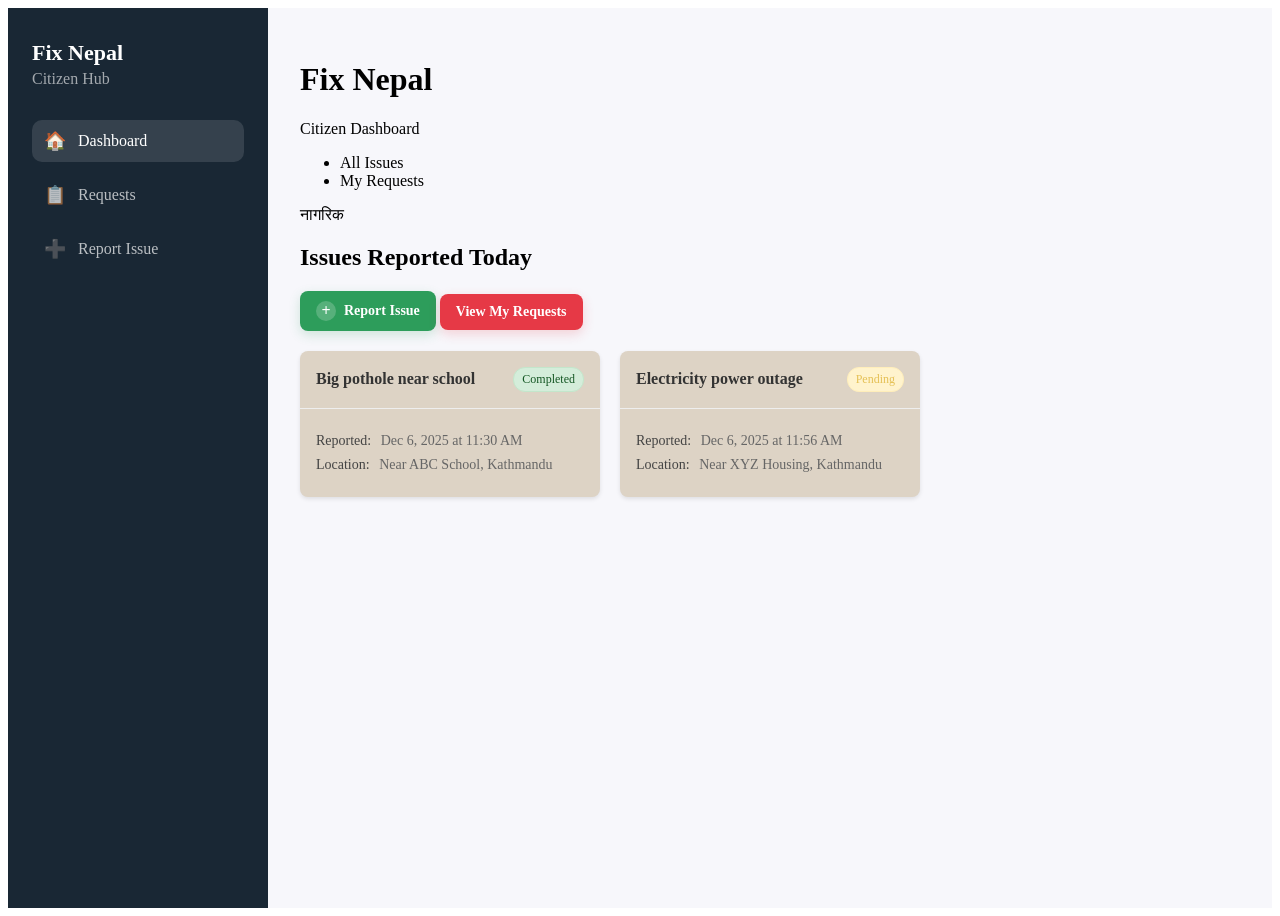
==== index.html @ 447fbce5 "feat: add sidebar shell layout" ====
<!DOCTYPE html>
<html lang="en">
<head>
    <meta charset="UTF-8">
    <meta name="viewport" content="width=device-width, initial-scale=1.0">
    <title>Fix Nepal - Citizen Dashboard</title>
    
    <!-- Google Fonts -->
    <link href="https://fonts.googleapis.com/css2?family=Inter:wght@300;400;500;600;700&display=swap" rel="stylesheet">
    
    <!-- Custom CSS -->
    <link rel="stylesheet" href="./css/cards.css">
    <link rel="stylesheet" href="./css/views.css">
   
  
   
</head>
<body>
    <div class="app-shell">
        <aside class="sidebar">
            <div class="sidebar-brand">
                <h2>Fix Nepal</h2>
                <p>Citizen Hub</p>
            </div>
            <nav class="sidebar-nav">
                <a href="index.html" class="sidebar-link active">
                    <span class="sidebar-icon">🏠</span>
                    Dashboard
                </a>
                <a href="requests.html" class="sidebar-link">
                    <span class="sidebar-icon">📋</span>
                    Requests
                </a>
                <a href="report.html" class="sidebar-link">
                    <span class="sidebar-icon">➕</span>
                    Report Issue
                </a>
            </nav>
        </aside>
        <div class="app-container">
      
        <header class="app-header">
            <div class="logo">
                <h1>Fix Nepal</h1>
                <p>Citizen Dashboard</p>
            </div>
            <nav class="main-nav">
                <ul>
                    <li class="active" data-section="all-issues">All Issues</li>
                    <li data-section="my-requests">My Requests</li>
                </ul>
            </nav>
            <div class="user-info">
                <span class="user-name">नागरिक</span>
            </div>
        </header>

        <main class="main-content">
            <section class="issues-section" id="all-issues">
                <div class="section-header">
                    <h2>Issues Reported Today </h2>
                    <div class="view-toggle">
                        <a class="report-button" href="report.html">
                            <span class="plus-icon">+</span>
                            Report Issue
                        </a>
                        <a class="requests-button" href="requests.html">View My Requests</a>
                    </div>
                </div>
                
                <div class="issues-list">
                    <div class="issue-card">
                            <div class="issue-header">
                            <h3 class="issue-title">Big pothole near school</h3>
                            <span class="status-badge status-completed">Completed</span>
                        </div>
                        <div class="issue-details">
                            <p class="issue-date">
                                <span class="detail-label">Reported:</span>
                                <span class="detail-value">Dec 6, 2025 at 11:30 AM</span>
                            </p>
                            <p class="issue-location">
                                <span class="detail-label">Location:</span>
                                <span class="detail-value">Near ABC School, Kathmandu</span>
                            </p>
                        </div>
                    </div>

                    <div class="issue-card">
                        <div class="issue-header">
                            <h3 class="issue-title">Electricity power outage</h3>
                            <span class="status-badge status-pending">Pending</span>
                        </div>
                        <div class="issue-details">
                            <p class="issue-date">
                                <span class="detail-label">Reported:</span>
                                <span class="detail-value">Dec 6, 2025 at 11:56 AM</span>
                            </p>
                            <p class="issue-location">
                                <span class="detail-label">Location:</span>
                                <span class="detail-value">Near XYZ Housing, Kathmandu</span>
                            </p>
                        </div>
                    </div>
                </div>
      
                <div class="issues-table" style="display: none;">
                    <table>
                        <thead>
                            <tr>
                                <th>Issue</th>
                                <th>Status</th>
                                <th>Reported On</th>
                                <th>Location</th>
                            </tr>
                        </thead>
                        <tbody>
                            <tr>
                                <td class="issue-title">Big pothole near school</td>
                                <td><span class="status-badge status-completed">Completed</span></td>
                                <td>Dec 6, 2025 at 11:30 AM</td>
                                <td>Near ABC School, Kathmandu</td>
                            </tr>
                            <tr>
                                <td class="issue-title">Broken street light</td>
                                <td><span class="status-badge status-in-progress">In Progress</span></td>
                                <td>Dec 5, 2025 at 3:45 PM</td>
                                <td>Main Road, Patan</td>
                            </tr>   
                        </tbody>
                    </table>
                </div>
            </section>
        </main>

        <script>
            document.addEventListener('DOMContentLoaded', function() {
              
                const viewOptions = document.querySelectorAll('.view-option');
                const cardView = document.querySelector('.issues-list');
                const tableView = document.querySelector('.issues-table');

                viewOptions.forEach(option => {
                    option.addEventListener('click', function() {
                      
                        viewOptions.forEach(opt => opt.classList.remove('active'));
                       
                        this.classList.add('active');

                        
                        if (this.dataset.view === 'card') {
                            cardView.style.display = 'block';
                            tableView.style.display = 'none';
                        } else {
                            cardView.style.display = 'none';
                            tableView.style.display = 'block';
                        }
                    });
                });
            });
        </script>
    </div>
</body>
</html>
---- css/cards.css ----
.app-shell {
    display: grid;
    grid-template-columns: 260px 1fr;
    min-height: 100vh;
    background: #f7f7fb;
}

.sidebar {
    background: #192734;
    color: #fff;
    padding: 32px 24px;
    display: flex;
    flex-direction: column;
    gap: 32px;
}

.sidebar-brand h2 {
    margin: 0;
    font-size: 22px;
}

.sidebar-brand p {
    margin: 4px 0 0;
    color: rgba(255, 255, 255, 0.6);
}

.sidebar-nav {
    display: flex;
    flex-direction: column;
    gap: 12px;
}

.sidebar-link {
    display: flex;
    align-items: center;
    gap: 12px;
    color: rgba(255, 255, 255, 0.7);
    text-decoration: none;
    padding: 10px 12px;
    border-radius: 10px;
    font-weight: 500;
    transition: background 0.2s ease, color 0.2s ease;
}

.sidebar-link.active,
.sidebar-link:hover {
    background: rgba(255, 255, 255, 0.12);
    color: #fff;
}

.sidebar-icon {
    font-size: 18px;
}

.app-container {
    padding: 32px;
}

.issues-list {
    display: grid;
    grid-template-columns: repeat(auto-fill, minmax(300px, 1fr));
    gap: 20px;
    margin-top: 20px;
}

.report-button {
    display: inline-flex;
    align-items: center;
    gap: 8px;
    background: #2d9d5b;
    color: #fff;
    padding: 10px 16px;
    border-radius: 8px;
    text-decoration: none;
    font-weight: 600;
    font-size: 14px;
    box-shadow: 0 4px 12px rgba(45, 157, 91, 0.2);
    transition: transform 0.2s ease, box-shadow 0.2s ease;
}

.report-button:hover {
    transform: translateY(-1px);
    box-shadow: 0 6px 16px rgba(45, 157, 91, 0.3);
}

.report-button .plus-icon {
    display: inline-flex;
    align-items: center;
    justify-content: center;
    width: 20px;
    height: 20px;
    border-radius: 50%;
    background: rgba(255, 255, 255, 0.2);
    font-size: 16px;
    font-weight: 700;
}

.issue-card {
    background: rgb(221, 211, 197);
    border-radius: 8px;
    box-shadow: 0 2px 4px rgba(0, 0, 0, 0.1);
    overflow: hidden;
    transition: transform 0.2s ease, box-shadow 0.2s ease;
}

.issue-card:hover {
    transform: translateY(-2px);
    box-shadow: 0 4px 8px rgba(0, 0, 0, 0.15);
}

.issue-header {
    padding: 16px;
    border-bottom: 1px solid #eee;
    display: flex;
    justify-content: space-between;
    align-items: center;
}

.issue-title {
    margin: 0;
    font-size: 16px;
    color: #333;
}

.issue-details {
    padding: 16px;
}

.issue-date,
.issue-location {
    margin: 8px 0;
    font-size: 14px;
    color: #666;
}

.detail-label {
    font-weight: 500;
    color: #444;
    margin-right: 6px;
}

.detail-value {
    color: #666;
}

.requests-button {
    display: inline-flex;
    align-items: center;
    gap: 8px;
    background: #e63946;
    color: #fff;
    padding: 10px 16px;
    border-radius: 8px;
    text-decoration: none;
    font-weight: 600;
    font-size: 14px;
    box-shadow: 0 4px 12px rgba(230, 57, 70, 0.2);
    transition: transform 0.2s ease, box-shadow 0.2s ease;
}

.requests-button:hover {
    transform: translateY(-1px);
    box-shadow: 0 6px 16px rgba(230, 57, 70, 0.3);
}

.status-badge {
    padding: 4px 8px;
    border-radius: 12px;
    font-size: 12px;
    font-weight: 500;
    text-transform: capitalize;
}

.status-pending {
    background-color: #fff3cd;
    color: #e5c156;
    border: 1px solid #ffeeba;
}

.status-in-progress {
    background-color: #cce5ff;
    color: #004085;
    border: 1px solid #b8daff;
}

.status-completed {
    background-color: #d4edda;
    color: #155724;
    border: 1px solid #c3e6cb;
}

@media (max-width: 768px) {
    .issues-list {
        grid-template-columns: 1fr;
    }
    
    .issue-card {
        margin-bottom: 16px;
    }
}
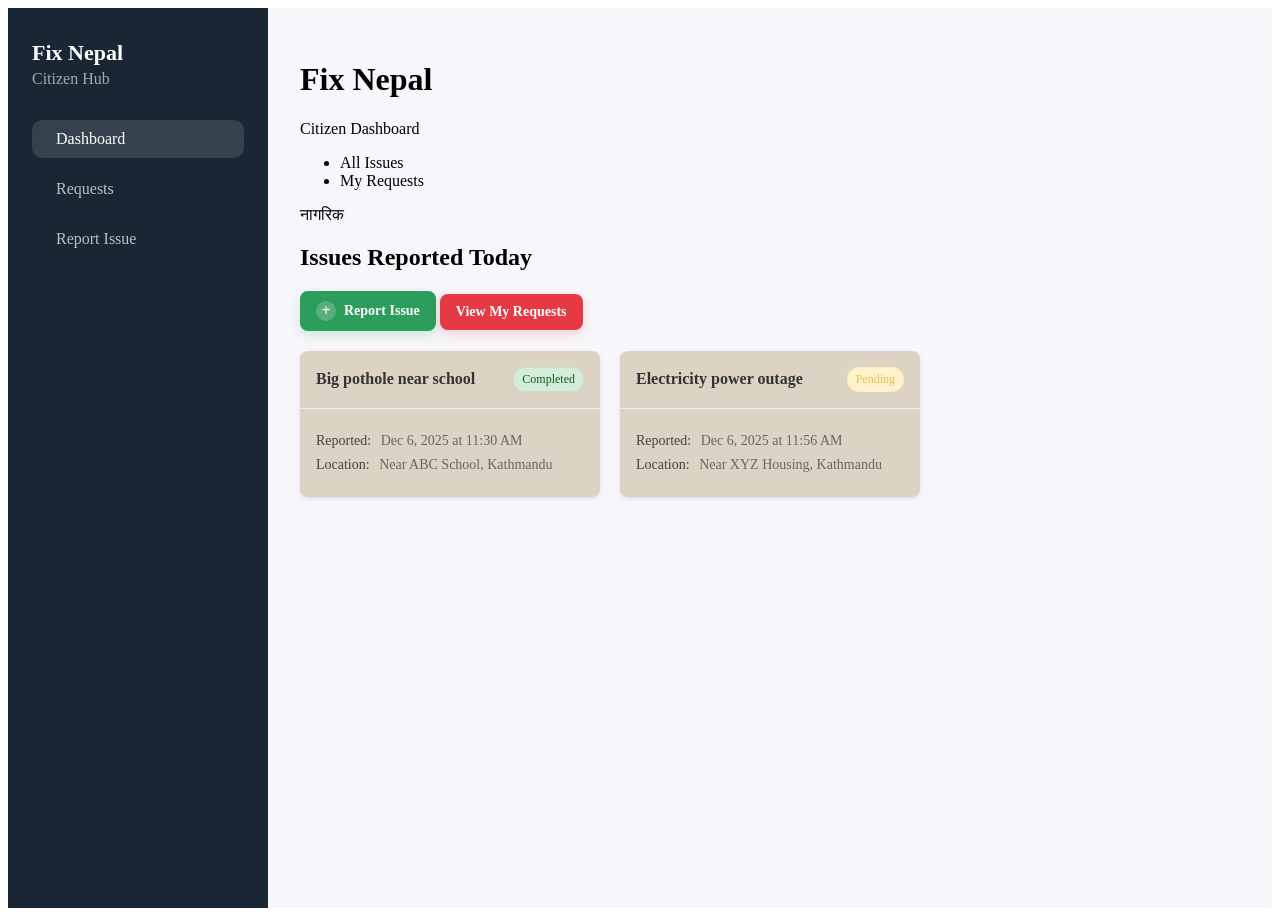
==== commit 23bd3b5b: "feat: implement sidebar layout and navigation for every part of the dashboard" ====
--- a/index.html
+++ b/index.html
@@ -11,6 +11,7 @@
     <!-- Custom CSS -->
     <link rel="stylesheet" href="./css/cards.css">
     <link rel="stylesheet" href="./css/views.css">
+    <link rel="stylesheet" href="./css/sidebar.css">
    
   
    
@@ -24,15 +25,15 @@
             </div>
             <nav class="sidebar-nav">
                 <a href="index.html" class="sidebar-link active">
-                    <span class="sidebar-icon">🏠</span>
+                    <span class="sidebar-icon"></span>
                     Dashboard
                 </a>
                 <a href="requests.html" class="sidebar-link">
-                    <span class="sidebar-icon">📋</span>
+                    <span class="sidebar-icon"></span>
                     Requests
                 </a>
                 <a href="report.html" class="sidebar-link">
-                    <span class="sidebar-icon">➕</span>
+                    <span class="sidebar-icon"></span>
                     Report Issue
                 </a>
             </nav>
--- a/css/cards.css
+++ b/css/cards.css
@@ -1,61 +1,3 @@
-
-.app-shell {
-    display: grid;
-    grid-template-columns: 260px 1fr;
-    min-height: 100vh;
-    background: #f7f7fb;
-}
-
-.sidebar {
-    background: #192734;
-    color: #fff;
-    padding: 32px 24px;
-    display: flex;
-    flex-direction: column;
-    gap: 32px;
-}
-
-.sidebar-brand h2 {
-    margin: 0;
-    font-size: 22px;
-}
-
-.sidebar-brand p {
-    margin: 4px 0 0;
-    color: rgba(255, 255, 255, 0.6);
-}
-
-.sidebar-nav {
-    display: flex;
-    flex-direction: column;
-    gap: 12px;
-}
-
-.sidebar-link {
-    display: flex;
-    align-items: center;
-    gap: 12px;
-    color: rgba(255, 255, 255, 0.7);
-    text-decoration: none;
-    padding: 10px 12px;
-    border-radius: 10px;
-    font-weight: 500;
-    transition: background 0.2s ease, color 0.2s ease;
-}
-
-.sidebar-link.active,
-.sidebar-link:hover {
-    background: rgba(255, 255, 255, 0.12);
-    color: #fff;
-}
-
-.sidebar-icon {
-    font-size: 18px;
-}
-
-.app-container {
-    padding: 32px;
-}
 
 .issues-list {
     display: grid;
--- a/css/sidebar.css
+++ b/css/sidebar.css
@@ -0,0 +1,57 @@
+.app-shell {
+    display: grid;
+    grid-template-columns: 260px 1fr;
+    min-height: 100vh;
+    background: #f7f7fb;
+}
+
+.sidebar {
+    background: #192734;
+    color: #fff;
+    padding: 32px 24px;
+    display: flex;
+    flex-direction: column;
+    gap: 32px;
+}
+
+.sidebar-brand h2 {
+    margin: 0;
+    font-size: 22px;
+}
+
+.sidebar-brand p {
+    margin: 4px 0 0;
+    color: rgba(255, 255, 255, 0.6);
+}
+
+.sidebar-nav {
+    display: flex;
+    flex-direction: column;
+    gap: 12px;
+}
+
+.sidebar-link {
+    display: flex;
+    align-items: center;
+    gap: 12px;
+    color: rgba(255, 255, 255, 0.7);
+    text-decoration: none;
+    padding: 10px 12px;
+    border-radius: 10px;
+    font-weight: 500;
+    transition: background 0.2s ease, color 0.2s ease;
+}
+
+.sidebar-link.active,
+.sidebar-link:hover {
+    background: rgba(255, 255, 255, 0.12);
+    color: #fff;
+}
+
+.sidebar-icon {
+    font-size: 18px;
+}
+
+.app-container {
+    padding: 32px;
+}
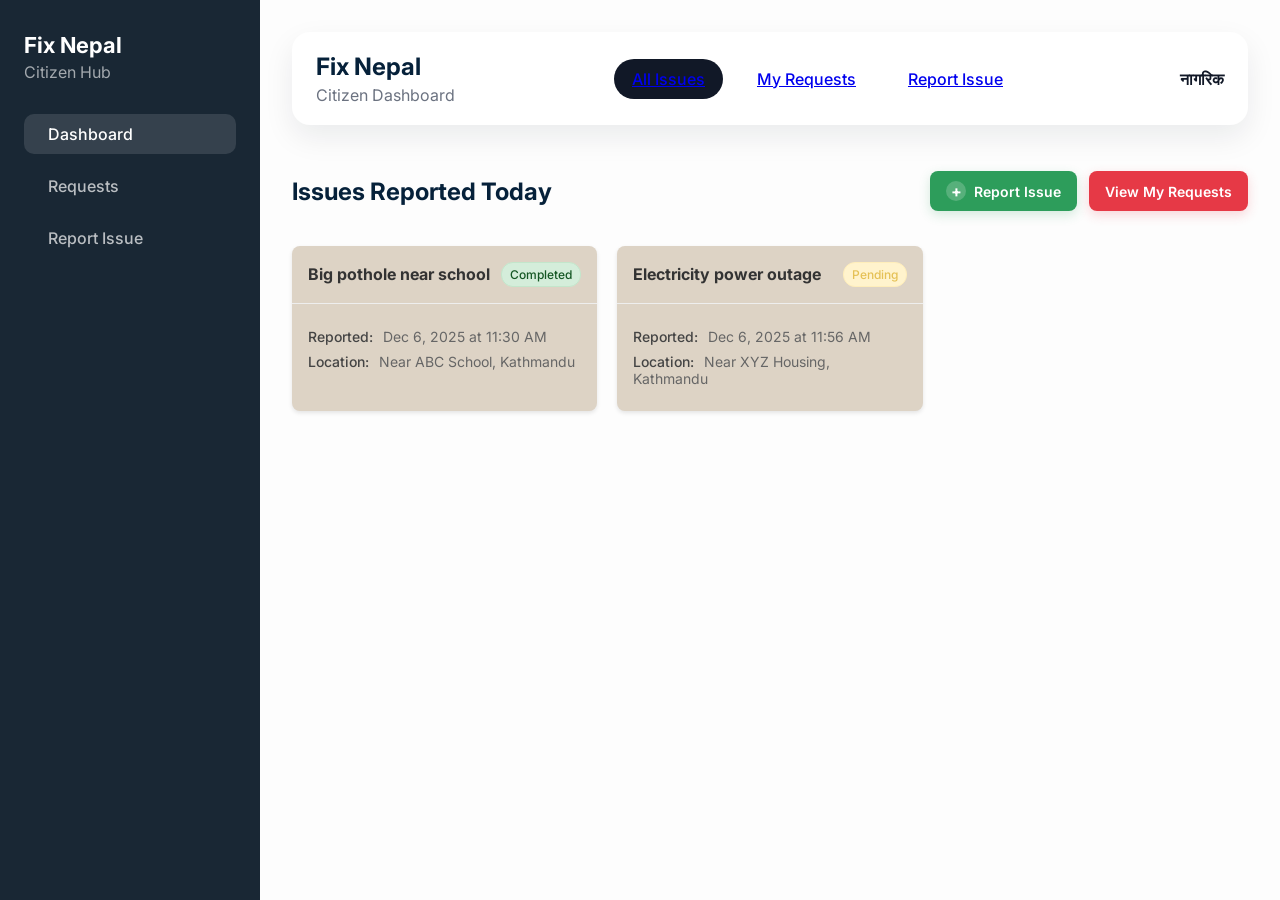
==== commit fa078903: "feat: update navigation links and add report issue section across pages" ====
--- a/index.html
+++ b/index.html
@@ -47,8 +47,9 @@
             </div>
             <nav class="main-nav">
                 <ul>
-                    <li class="active" data-section="all-issues">All Issues</li>
-                    <li data-section="my-requests">My Requests</li>
+                    <li class="active"><a href="index.html">All Issues</a></li>
+                    <li><a href="requests.html">My Requests</a></li>
+                    <li><a href="report.html">Report Issue</a></li>
                 </ul>
             </nav>
             <div class="user-info">
--- a/css/views.css
+++ b/css/views.css
@@ -0,0 +1,73 @@
+body {
+    font-family: 'Inter', system-ui, -apple-system, BlinkMacSystemFont, 'Segoe UI', sans-serif;
+    margin: 0;
+    background: #f7f7fb;
+    color: #06213a;
+}
+
+.app-container {
+    padding: 32px;
+    background: #fdfdfd;
+}
+
+.app-header {
+    display: flex;
+    align-items: center;
+    justify-content: space-between;
+    background: #ffffff;
+    padding: 20px 24px;
+    border-radius: 18px;
+    box-shadow: 0 12px 30px rgba(15, 23, 42, 0.08);
+}
+
+.logo h1 {
+    margin: 0;
+    font-size: 24px;
+}
+
+.logo p {
+    margin: 4px 0 0;
+    color: #6b7280;
+}
+
+.main-nav ul {
+    display: flex;
+    list-style: none;
+    gap: 16px;
+    margin: 0;
+    padding: 0;
+}
+
+.main-nav li {
+    padding: 10px 18px;
+    border-radius: 999px;
+    cursor: pointer;
+    color: #6b7280;
+    font-weight: 500;
+}
+
+.main-nav li.active {
+    background: #111827;
+    color: #fff;
+}
+
+.user-info {
+    font-weight: 600;
+    color: #111827;
+}
+
+.main-content {
+    margin-top: 32px;
+}
+
+.section-header {
+    display: flex;
+    align-items: center;
+    justify-content: space-between;
+    gap: 16px;
+}
+
+.view-toggle {
+    display: flex;
+    gap: 12px;
+}
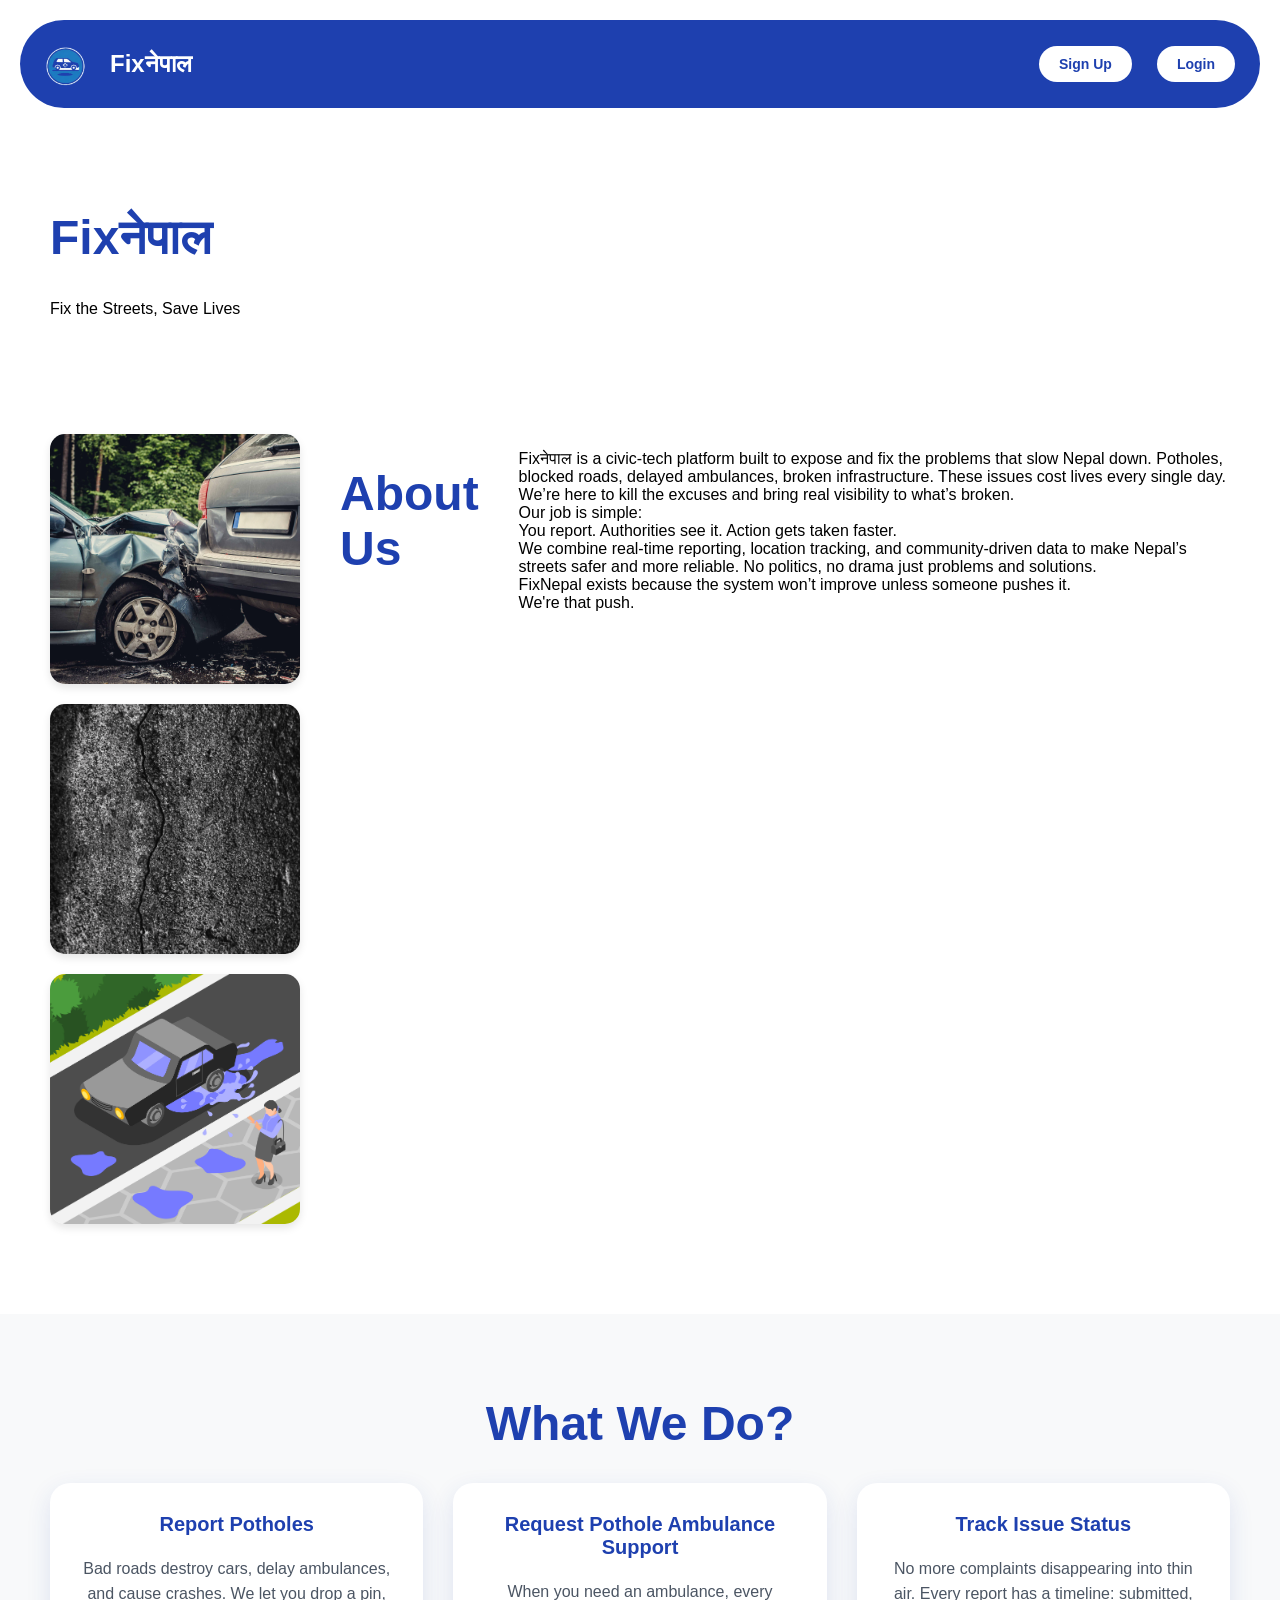
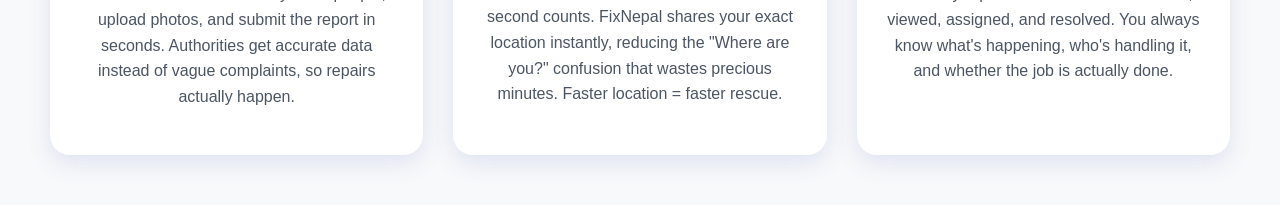
==== commit d45c815f: "improved dashboard" ====
--- a/index.html
+++ b/index.html
@@ -3,164 +3,272 @@
 <head>
     <meta charset="UTF-8">
     <meta name="viewport" content="width=device-width, initial-scale=1.0">
-    <title>Fix Nepal - Citizen Dashboard</title>
-    
-    <!-- Google Fonts -->
-    <link href="https://fonts.googleapis.com/css2?family=Inter:wght@300;400;500;600;700&display=swap" rel="stylesheet">
-    
-    <!-- Custom CSS -->
-    <link rel="stylesheet" href="./css/cards.css">
-    <link rel="stylesheet" href="./css/views.css">
-    <link rel="stylesheet" href="./css/sidebar.css">
-   
-  
-   
+    <title>Fixनेपाल</title>
+    <style>
+        body {
+            font-family: Arial, sans-serif;
+            margin: 0;
+            background: white;
+        }
+        .top-logo {
+            text-align: right;
+            padding: 20px 50px;
+        }
+        .top-logo img {
+            max-width: 250px;
+            height: auto;
+        }
+        nav {
+            background: #1e40af;
+            padding: 20px;
+            display: flex;
+            align-items: center;
+            justify-content: space-between;
+            border-radius: 50px;
+            margin: 20px;
+            color: white;
+            gap: 20px;
+        }
+        .nav-left {
+            display: flex;
+            align-items: center;
+            gap: 20px;
+        }
+        .nav-right {
+            display: flex;
+            gap: 15px;
+        }
+        .nav-right button {
+            background: white;
+            color: #1e40af;
+            padding: 10px 20px;
+            border: none;
+            border-radius: 25px;
+            cursor: pointer;
+            font-weight: bold;
+            font-size: 14px;
+        }
+        .nav-right button:hover {
+            background: #e0e7ff;
+        }
+        nav img {
+            max-width: 50px;
+            height: auto;
+        }
+        nav span {
+            font-size: 24px;
+            font-weight: bold;
+            color: white;
+        }
+        .hero {
+            display: flex;
+            padding: 50px;
+            gap: 40px;
+        }
+        .hero-left {
+            flex: 1;
+        }
+        h1 {
+            color: #1e40af;
+            font-size: 48px;
+        }
+        button {
+            background: #1e40af;
+            color: white;
+            padding: 15px 30px;
+            border: none;
+            border-radius: 50px;
+            margin: 5px;
+            cursor: pointer;
+        }
+        .photo-collage {
+            display: grid;
+            grid-template-columns: repeat(auto-fit, minmax(250px, 1fr));
+            gap: 20px;
+            margin-bottom: 40px;
+        }
+        .photo-box {
+            border-radius: 15px;
+            overflow: hidden;
+            box-shadow: 0 4px 8px rgba(0, 0, 0, 0.1);
+            transition: transform 0.3s ease;
+        }
+        .photo-box:hover {
+            transform: scale(1.05);
+        }
+        .photo-box img {
+            width: 100%;
+            height: 250px;
+            object-fit: cover;
+            display: block;
+        }
+        .features-section {
+            padding: 50px;
+            background: #f8f9fa;
+        }
+        .features-grid {
+            display: grid;
+            grid-template-columns: repeat(auto-fit, minmax(280px, 1fr));
+            gap: 30px;
+            margin-top: 30px;
+        }
+        .feature-card {
+            background: white;
+            padding: 30px;
+            border-radius: 15px;
+            box-shadow: 0 4px 12px rgba(0, 0, 0, 0.08);
+            border-left: 5px solid #1e40af;
+        }
+        .feature-card h3 {
+            color: #1e40af;
+            font-size: 20px;
+            margin-top: 0;
+        }
+        .feature-card p {
+            color: #4b5563;
+            line-height: 1.6;
+        }
+        .about-section {
+            display: flex;
+            padding: 50px;
+            gap: 40px;
+            align-items: flex-start;
+        }
+        .about-content {
+            flex: 1;
+        }
+        .about-photo {
+            flex: 0 0 300px;
+        }
+        .about-photo img {
+            width: 100%;
+            height: auto;
+            border-radius: 15px;
+            box-shadow: 0 4px 8px rgba(0, 0, 0, 0.1);
+        }
+        .features-section {
+            padding: 50px;
+            background: #f8f9fa;
+        }
+        .features-section h1 {
+            text-align: center;
+            color: #1e40af;
+        }
+        .features-wrapper {
+            display: flex;
+            gap: 40px;
+            align-items: flex-start;
+        }
+        .features-left-photo {
+            flex: 0 0 250px;
+        }
+        .features-left-photo img {
+            width: 100%;
+            height: auto;
+            border-radius: 15px;
+            box-shadow: 0 8px 16px rgba(30, 64, 175, 0.15);
+        }
+        .features-grid {
+            display: grid;
+            grid-template-columns: repeat(3, 1fr);
+            gap: 30px;
+            margin-top: 30px;
+            flex: 1;
+        }
+        .feature-card {
+            background: white;
+            padding: 30px;
+            border-radius: 20px;
+            box-shadow: 0 8px 24px rgba(30, 64, 175, 0.12);
+            border: none;
+            text-align: center;
+            transition: transform 0.3s ease, box-shadow 0.3s ease;
+        }
+        .feature-card:hover {
+            transform: translateY(-5px);
+            box-shadow: 0 12px 32px rgba(30, 64, 175, 0.18);
+        }
+        .features-right-photo {
+            flex: 0 0 250px;
+        }
+        .features-right-photo img {
+            width: 100%;
+            height: auto;
+            border-radius: 15px;
+            box-shadow: 0 8px 16px rgba(30, 64, 175, 0.15);
+        }
+    </style>
 </head>
 <body>
-    <div class="app-shell">
-        <aside class="sidebar">
-            <div class="sidebar-brand">
-                <h2>Fix Nepal</h2>
-                <p>Citizen Hub</p>
-            </div>
-            <nav class="sidebar-nav">
-                <a href="index.html" class="sidebar-link active">
-                    <span class="sidebar-icon"></span>
-                    Dashboard
-                </a>
-                <a href="requests.html" class="sidebar-link">
-                    <span class="sidebar-icon"></span>
-                    Requests
-                </a>
-                <a href="report.html" class="sidebar-link">
-                    <span class="sidebar-icon"></span>
-                    Report Issue
-                </a>
-            </nav>
-        </aside>
-        <div class="app-container">
-      
-        <header class="app-header">
-            <div class="logo">
-                <h1>Fix Nepal</h1>
-                <p>Citizen Dashboard</p>
-            </div>
-            <nav class="main-nav">
-                <ul>
-                    <li class="active"><a href="index.html">All Issues</a></li>
-                    <li><a href="requests.html">My Requests</a></li>
-                    <li><a href="report.html">Report Issue</a></li>
-                </ul>
-            </nav>
-            <div class="user-info">
-                <span class="user-name">नागरिक</span>
-            </div>
-        </header>
-
-        <main class="main-content">
-            <section class="issues-section" id="all-issues">
-                <div class="section-header">
-                    <h2>Issues Reported Today </h2>
-                    <div class="view-toggle">
-                        <a class="report-button" href="report.html">
-                            <span class="plus-icon">+</span>
-                            Report Issue
-                        </a>
-                        <a class="requests-button" href="requests.html">View My Requests</a>
-                    </div>
-                </div>
-                
-                <div class="issues-list">
-                    <div class="issue-card">
-                            <div class="issue-header">
-                            <h3 class="issue-title">Big pothole near school</h3>
-                            <span class="status-badge status-completed">Completed</span>
-                        </div>
-                        <div class="issue-details">
-                            <p class="issue-date">
-                                <span class="detail-label">Reported:</span>
-                                <span class="detail-value">Dec 6, 2025 at 11:30 AM</span>
-                            </p>
-                            <p class="issue-location">
-                                <span class="detail-label">Location:</span>
-                                <span class="detail-value">Near ABC School, Kathmandu</span>
-                            </p>
-                        </div>
-                    </div>
-
-                    <div class="issue-card">
-                        <div class="issue-header">
-                            <h3 class="issue-title">Electricity power outage</h3>
-                            <span class="status-badge status-pending">Pending</span>
-                        </div>
-                        <div class="issue-details">
-                            <p class="issue-date">
-                                <span class="detail-label">Reported:</span>
-                                <span class="detail-value">Dec 6, 2025 at 11:56 AM</span>
-                            </p>
-                            <p class="issue-location">
-                                <span class="detail-label">Location:</span>
-                                <span class="detail-value">Near XYZ Housing, Kathmandu</span>
-                            </p>
-                        </div>
-                    </div>
-                </div>
-      
-                <div class="issues-table" style="display: none;">
-                    <table>
-                        <thead>
-                            <tr>
-                                <th>Issue</th>
-                                <th>Status</th>
-                                <th>Reported On</th>
-                                <th>Location</th>
-                            </tr>
-                        </thead>
-                        <tbody>
-                            <tr>
-                                <td class="issue-title">Big pothole near school</td>
-                                <td><span class="status-badge status-completed">Completed</span></td>
-                                <td>Dec 6, 2025 at 11:30 AM</td>
-                                <td>Near ABC School, Kathmandu</td>
-                            </tr>
-                            <tr>
-                                <td class="issue-title">Broken street light</td>
-                                <td><span class="status-badge status-in-progress">In Progress</span></td>
-                                <td>Dec 5, 2025 at 3:45 PM</td>
-                                <td>Main Road, Patan</td>
-                            </tr>   
-                        </tbody>
-                    </table>
-                </div>
-            </section>
-        </main>
-
-        <script>
-            document.addEventListener('DOMContentLoaded', function() {
-              
-                const viewOptions = document.querySelectorAll('.view-option');
-                const cardView = document.querySelector('.issues-list');
-                const tableView = document.querySelector('.issues-table');
-
-                viewOptions.forEach(option => {
-                    option.addEventListener('click', function() {
-                      
-                        viewOptions.forEach(opt => opt.classList.remove('active'));
-                       
-                        this.classList.add('active');
-
-                        
-                        if (this.dataset.view === 'card') {
-                            cardView.style.display = 'block';
-                            tableView.style.display = 'none';
-                        } else {
-                            cardView.style.display = 'none';
-                            tableView.style.display = 'block';
-                        }
-                    });
-                });
-            });
-        </script>
-    </div>
+    <nav>
+        <div class="nav-left">
+            <img src="logo.png" alt="FixNepal">
+            <span>Fixनेपाल</span>
+        </div>
+        <div class="nav-right">
+            <button onclick="window.location.href='signup.html'">Sign Up</button>
+            <button onclick="window.location.href='login.html'">Login</button>
+        </div>
+    </nav>
+
+    <div class="hero">
+        <div class="hero-left">
+            <h1>Fixनेपाल</h1>
+            <p>Fix the Streets, Save Lives</p>
+        </div>
+    </div>
+    <div class="about-section" style="padding: 50px;">
+        <div class="photo-collage">
+            <div class="photo-box">
+                <img src="photo1.jpg" alt="About FixNepal">
+            </div>
+            <div class="photo-box">
+                <img src="photo2.jpg" alt="Our Mission">
+            </div>
+            <div class="photo-box">
+                <img src="photo3.jpg" alt="Community Impact">
+            </div>
+        </div>
+        <h1>About Us</h1>
+        <p>Fixनेपाल is a civic-tech platform built to expose and fix the problems that slow Nepal down. Potholes, blocked roads, delayed ambulances, broken infrastructure. These issues cost lives every single day. We’re here to kill the excuses and bring real visibility to what’s broken.<br>
+
+Our job is simple:<br>
+You report. Authorities see it. Action gets taken faster.<br>
+
+We combine real-time reporting, location tracking, and community-driven data to make Nepal’s streets safer and more reliable. No politics, no drama just problems and solutions.<br>
+
+FixNepal exists because the system won’t improve unless someone pushes it.<br>
+We're that push.</p>
+    </div>
+
+    <div class="features-section">
+        <h1 style="color: #1e40af;">What We Do?</h1>
+        <div class="features-grid">
+            <div class="feature-card">
+                <h3> Report Potholes</h3>
+                <p>Bad roads destroy cars, delay ambulances, and cause crashes. We let you drop a pin, upload photos, and submit the report in seconds. Authorities get accurate data instead of vague complaints, so repairs actually happen.</p>
+            </div>
+
+            <div class="feature-card">
+                <h3> Request Pothole Ambulance Support</h3>
+                <p>When you need an ambulance, every second counts. FixNepal shares your exact location instantly, reducing the "Where are you?" confusion that wastes precious minutes. Faster location = faster rescue.</p>
+            </div>
+
+            
+
+            <div class="feature-card">
+                <h3> Track Issue Status</h3>
+                <p>No more complaints disappearing into thin air. Every report has a timeline: submitted, viewed, assigned, and resolved. You always know what's happening, who's handling it, and whether the job is actually done.</p>
+            </div>
+
+        
+        </div>
+    </div>
+</body>
+
+
+    </div>
+
+  
 </body>
 </html>
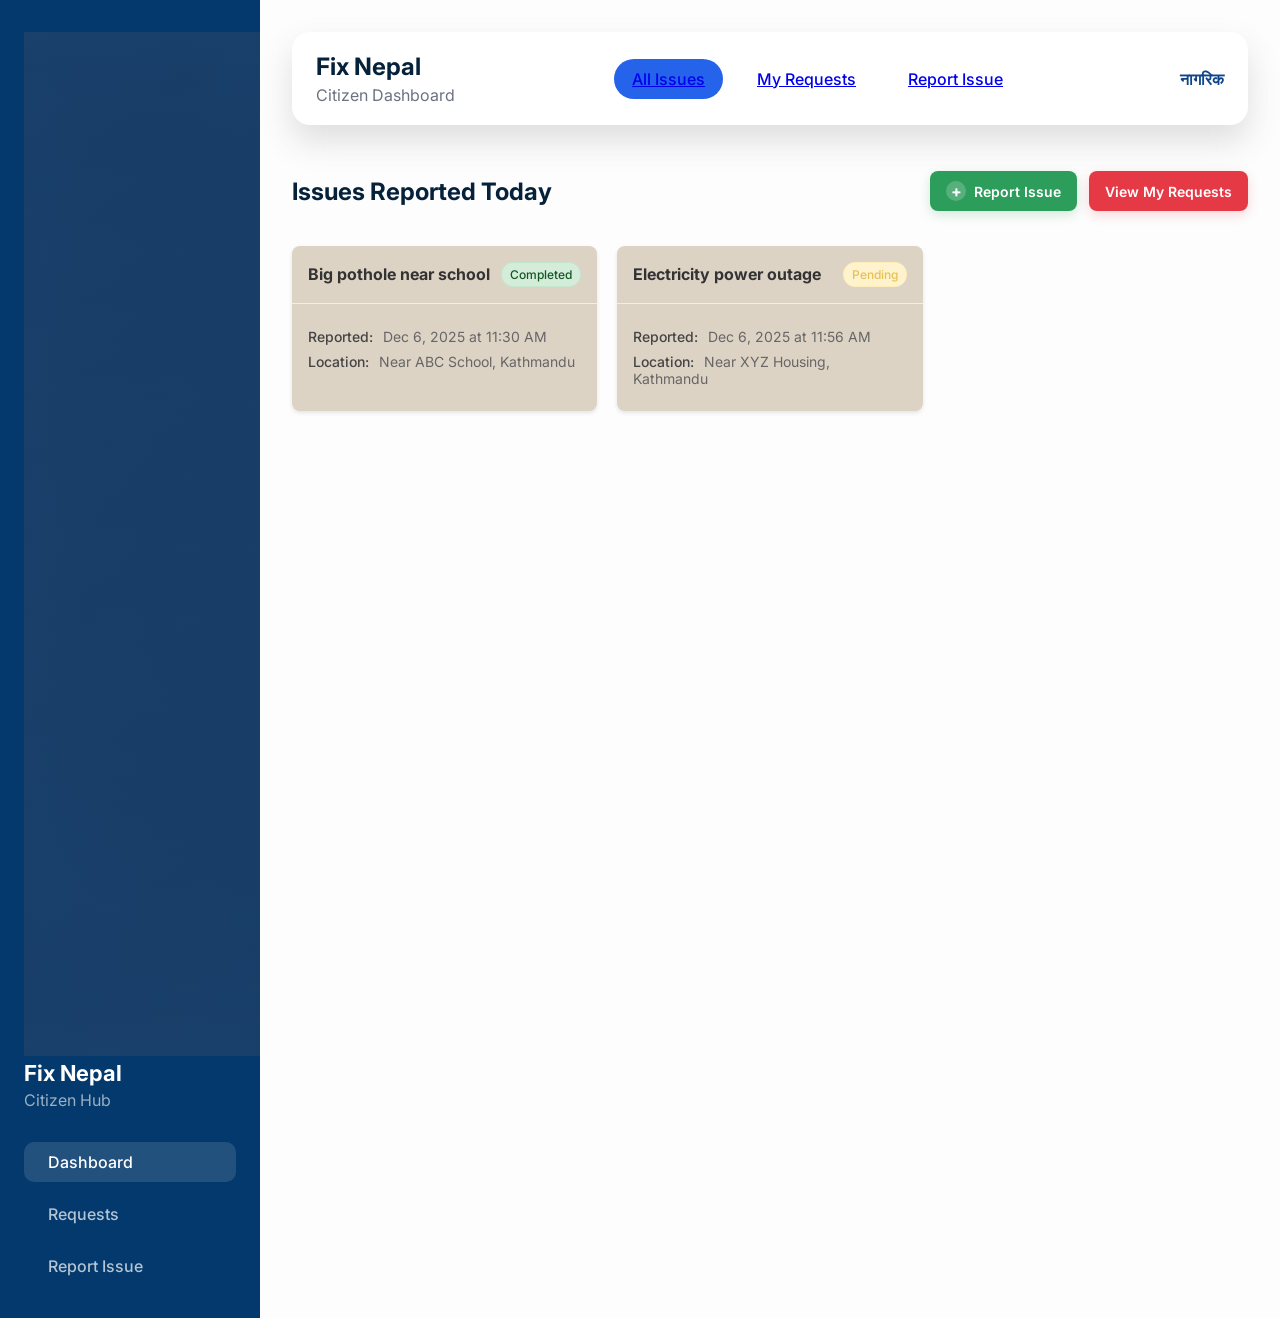
==== commit 6822f7e1: "Refactor code structure for improved readability and maintainability" ====
--- a/index.html
+++ b/index.html
@@ -3,272 +3,165 @@
 <head>
     <meta charset="UTF-8">
     <meta name="viewport" content="width=device-width, initial-scale=1.0">
-    <title>Fixनेपाल</title>
-    <style>
-        body {
-            font-family: Arial, sans-serif;
-            margin: 0;
-            background: white;
-        }
-        .top-logo {
-            text-align: right;
-            padding: 20px 50px;
-        }
-        .top-logo img {
-            max-width: 250px;
-            height: auto;
-        }
-        nav {
-            background: #1e40af;
-            padding: 20px;
-            display: flex;
-            align-items: center;
-            justify-content: space-between;
-            border-radius: 50px;
-            margin: 20px;
-            color: white;
-            gap: 20px;
-        }
-        .nav-left {
-            display: flex;
-            align-items: center;
-            gap: 20px;
-        }
-        .nav-right {
-            display: flex;
-            gap: 15px;
-        }
-        .nav-right button {
-            background: white;
-            color: #1e40af;
-            padding: 10px 20px;
-            border: none;
-            border-radius: 25px;
-            cursor: pointer;
-            font-weight: bold;
-            font-size: 14px;
-        }
-        .nav-right button:hover {
-            background: #e0e7ff;
-        }
-        nav img {
-            max-width: 50px;
-            height: auto;
-        }
-        nav span {
-            font-size: 24px;
-            font-weight: bold;
-            color: white;
-        }
-        .hero {
-            display: flex;
-            padding: 50px;
-            gap: 40px;
-        }
-        .hero-left {
-            flex: 1;
-        }
-        h1 {
-            color: #1e40af;
-            font-size: 48px;
-        }
-        button {
-            background: #1e40af;
-            color: white;
-            padding: 15px 30px;
-            border: none;
-            border-radius: 50px;
-            margin: 5px;
-            cursor: pointer;
-        }
-        .photo-collage {
-            display: grid;
-            grid-template-columns: repeat(auto-fit, minmax(250px, 1fr));
-            gap: 20px;
-            margin-bottom: 40px;
-        }
-        .photo-box {
-            border-radius: 15px;
-            overflow: hidden;
-            box-shadow: 0 4px 8px rgba(0, 0, 0, 0.1);
-            transition: transform 0.3s ease;
-        }
-        .photo-box:hover {
-            transform: scale(1.05);
-        }
-        .photo-box img {
-            width: 100%;
-            height: 250px;
-            object-fit: cover;
-            display: block;
-        }
-        .features-section {
-            padding: 50px;
-            background: #f8f9fa;
-        }
-        .features-grid {
-            display: grid;
-            grid-template-columns: repeat(auto-fit, minmax(280px, 1fr));
-            gap: 30px;
-            margin-top: 30px;
-        }
-        .feature-card {
-            background: white;
-            padding: 30px;
-            border-radius: 15px;
-            box-shadow: 0 4px 12px rgba(0, 0, 0, 0.08);
-            border-left: 5px solid #1e40af;
-        }
-        .feature-card h3 {
-            color: #1e40af;
-            font-size: 20px;
-            margin-top: 0;
-        }
-        .feature-card p {
-            color: #4b5563;
-            line-height: 1.6;
-        }
-        .about-section {
-            display: flex;
-            padding: 50px;
-            gap: 40px;
-            align-items: flex-start;
-        }
-        .about-content {
-            flex: 1;
-        }
-        .about-photo {
-            flex: 0 0 300px;
-        }
-        .about-photo img {
-            width: 100%;
-            height: auto;
-            border-radius: 15px;
-            box-shadow: 0 4px 8px rgba(0, 0, 0, 0.1);
-        }
-        .features-section {
-            padding: 50px;
-            background: #f8f9fa;
-        }
-        .features-section h1 {
-            text-align: center;
-            color: #1e40af;
-        }
-        .features-wrapper {
-            display: flex;
-            gap: 40px;
-            align-items: flex-start;
-        }
-        .features-left-photo {
-            flex: 0 0 250px;
-        }
-        .features-left-photo img {
-            width: 100%;
-            height: auto;
-            border-radius: 15px;
-            box-shadow: 0 8px 16px rgba(30, 64, 175, 0.15);
-        }
-        .features-grid {
-            display: grid;
-            grid-template-columns: repeat(3, 1fr);
-            gap: 30px;
-            margin-top: 30px;
-            flex: 1;
-        }
-        .feature-card {
-            background: white;
-            padding: 30px;
-            border-radius: 20px;
-            box-shadow: 0 8px 24px rgba(30, 64, 175, 0.12);
-            border: none;
-            text-align: center;
-            transition: transform 0.3s ease, box-shadow 0.3s ease;
-        }
-        .feature-card:hover {
-            transform: translateY(-5px);
-            box-shadow: 0 12px 32px rgba(30, 64, 175, 0.18);
-        }
-        .features-right-photo {
-            flex: 0 0 250px;
-        }
-        .features-right-photo img {
-            width: 100%;
-            height: auto;
-            border-radius: 15px;
-            box-shadow: 0 8px 16px rgba(30, 64, 175, 0.15);
-        }
-    </style>
+    <title>Fix Nepal - Citizen Dashboard</title>
+    
+    <!-- Google Fonts -->
+    <link href="https://fonts.googleapis.com/css2?family=Inter:wght@300;400;500;600;700&display=swap" rel="stylesheet">
+    
+    <!-- Custom CSS -->
+    <link rel="stylesheet" href="./css/cards.css">
+    <link rel="stylesheet" href="./css/views.css">
+    <link rel="stylesheet" href="./css/sidebar.css">
+   
+  
+   
 </head>
 <body>
-    <nav>
-        <div class="nav-left">
-            <img src="logo.png" alt="FixNepal">
-            <span>Fixनेपाल</span>
-        </div>
-        <div class="nav-right">
-            <button onclick="window.location.href='signup.html'">Sign Up</button>
-            <button onclick="window.location.href='login.html'">Login</button>
-        </div>
-    </nav>
+    <div class="app-shell">
+        <aside class="sidebar">
+            <div class="sidebar-brand">
+                <img src="./css/assets/fixnepal-logo.png" alt="Fix Nepal" class="sidebar-logo">
+                <h2>Fix Nepal</h2>
+                <p>Citizen Hub</p>
+            </div>
+            <nav class="sidebar-nav">
+                <a href="index.html" class="sidebar-link active">
+                    <span class="sidebar-icon"></span>
+                    Dashboard
+                </a>
+                <a href="requests.html" class="sidebar-link">
+                    <span class="sidebar-icon"></span>
+                    Requests
+                </a>
+                <a href="report.html" class="sidebar-link">
+                    <span class="sidebar-icon"></span>
+                    Report Issue
+                </a>
+            </nav>
+        </aside>
+        <div class="app-container">
+      
+        <header class="app-header">
+            <div class="logo">
+                <h1>Fix Nepal</h1>
+                <p>Citizen Dashboard</p>
+            </div>
+            <nav class="main-nav">
+                <ul>
+                    <li class="active"><a href="index.html">All Issues</a></li>
+                    <li><a href="requests.html">My Requests</a></li>
+                    <li><a href="report.html">Report Issue</a></li>
+                </ul>
+            </nav>
+            <div class="user-info">
+                <span class="user-name">नागरिक</span>
+            </div>
+        </header>
 
-    <div class="hero">
-        <div class="hero-left">
-            <h1>Fixनेपाल</h1>
-            <p>Fix the Streets, Save Lives</p>
-        </div>
-    </div>
-    <div class="about-section" style="padding: 50px;">
-        <div class="photo-collage">
-            <div class="photo-box">
-                <img src="photo1.jpg" alt="About FixNepal">
-            </div>
-            <div class="photo-box">
-                <img src="photo2.jpg" alt="Our Mission">
-            </div>
-            <div class="photo-box">
-                <img src="photo3.jpg" alt="Community Impact">
-            </div>
-        </div>
-        <h1>About Us</h1>
-        <p>Fixनेपाल is a civic-tech platform built to expose and fix the problems that slow Nepal down. Potholes, blocked roads, delayed ambulances, broken infrastructure. These issues cost lives every single day. We’re here to kill the excuses and bring real visibility to what’s broken.<br>
+        <main class="main-content">
+            <section class="issues-section" id="all-issues">
+                <div class="section-header">
+                    <h2>Issues Reported Today </h2>
+                    <div class="view-toggle">
+                        <a class="report-button" href="report.html">
+                            <span class="plus-icon">+</span>
+                            Report Issue
+                        </a>
+                        <a class="requests-button" href="requests.html">View My Requests</a>
+                    </div>
+                </div>
+                
+                <div class="issues-list">
+                    <div class="issue-card">
+                            <div class="issue-header">
+                            <h3 class="issue-title">Big pothole near school</h3>
+                            <span class="status-badge status-completed">Completed</span>
+                        </div>
+                        <div class="issue-details">
+                            <p class="issue-date">
+                                <span class="detail-label">Reported:</span>
+                                <span class="detail-value">Dec 6, 2025 at 11:30 AM</span>
+                            </p>
+                            <p class="issue-location">
+                                <span class="detail-label">Location:</span>
+                                <span class="detail-value">Near ABC School, Kathmandu</span>
+                            </p>
+                        </div>
+                    </div>
 
-Our job is simple:<br>
-You report. Authorities see it. Action gets taken faster.<br>
+                    <div class="issue-card">
+                        <div class="issue-header">
+                            <h3 class="issue-title">Electricity power outage</h3>
+                            <span class="status-badge status-pending">Pending</span>
+                        </div>
+                        <div class="issue-details">
+                            <p class="issue-date">
+                                <span class="detail-label">Reported:</span>
+                                <span class="detail-value">Dec 6, 2025 at 11:56 AM</span>
+                            </p>
+                            <p class="issue-location">
+                                <span class="detail-label">Location:</span>
+                                <span class="detail-value">Near XYZ Housing, Kathmandu</span>
+                            </p>
+                        </div>
+                    </div>
+                </div>
+      
+                <div class="issues-table" style="display: none;">
+                    <table>
+                        <thead>
+                            <tr>
+                                <th>Issue</th>
+                                <th>Status</th>
+                                <th>Reported On</th>
+                                <th>Location</th>
+                            </tr>
+                        </thead>
+                        <tbody>
+                            <tr>
+                                <td class="issue-title">Big pothole near school</td>
+                                <td><span class="status-badge status-completed">Completed</span></td>
+                                <td>Dec 6, 2025 at 11:30 AM</td>
+                                <td>Near ABC School, Kathmandu</td>
+                            </tr>
+                            <tr>
+                                <td class="issue-title">Broken street light</td>
+                                <td><span class="status-badge status-in-progress">In Progress</span></td>
+                                <td>Dec 5, 2025 at 3:45 PM</td>
+                                <td>Main Road, Patan</td>
+                            </tr>   
+                        </tbody>
+                    </table>
+                </div>
+            </section>
+        </main>
 
-We combine real-time reporting, location tracking, and community-driven data to make Nepal’s streets safer and more reliable. No politics, no drama just problems and solutions.<br>
+        <script>
+            document.addEventListener('DOMContentLoaded', function() {
+              
+                const viewOptions = document.querySelectorAll('.view-option');
+                const cardView = document.querySelector('.issues-list');
+                const tableView = document.querySelector('.issues-table');
 
-FixNepal exists because the system won’t improve unless someone pushes it.<br>
-We're that push.</p>
-    </div>
+                viewOptions.forEach(option => {
+                    option.addEventListener('click', function() {
+                      
+                        viewOptions.forEach(opt => opt.classList.remove('active'));
+                       
+                        this.classList.add('active');
 
-    <div class="features-section">
-        <h1 style="color: #1e40af;">What We Do?</h1>
-        <div class="features-grid">
-            <div class="feature-card">
-                <h3> Report Potholes</h3>
-                <p>Bad roads destroy cars, delay ambulances, and cause crashes. We let you drop a pin, upload photos, and submit the report in seconds. Authorities get accurate data instead of vague complaints, so repairs actually happen.</p>
-            </div>
-
-            <div class="feature-card">
-                <h3> Request Pothole Ambulance Support</h3>
-                <p>When you need an ambulance, every second counts. FixNepal shares your exact location instantly, reducing the "Where are you?" confusion that wastes precious minutes. Faster location = faster rescue.</p>
-            </div>
-
-            
-
-            <div class="feature-card">
-                <h3> Track Issue Status</h3>
-                <p>No more complaints disappearing into thin air. Every report has a timeline: submitted, viewed, assigned, and resolved. You always know what's happening, who's handling it, and whether the job is actually done.</p>
-            </div>
-
-        
-        </div>
+                        
+                        if (this.dataset.view === 'card') {
+                            cardView.style.display = 'block';
+                            tableView.style.display = 'none';
+                        } else {
+                            cardView.style.display = 'none';
+                            tableView.style.display = 'block';
+                        }
+                    });
+                });
+            });
+        </script>
     </div>
 </body>
-
-
-    </div>
-
-  
-</body>
 </html>
--- a/css/cards.css
+++ b/css/cards.css
@@ -0,0 +1,143 @@
+
+.issues-list {
+    display: grid;
+    grid-template-columns: repeat(auto-fill, minmax(300px, 1fr));
+    gap: 20px;
+    margin-top: 20px;
+}
+
+.report-button {
+    display: inline-flex;
+    align-items: center;
+    gap: 8px;
+    background: #2d9d5b;
+    color: #fff;
+    padding: 10px 16px;
+    border-radius: 8px;
+    text-decoration: none;
+    font-weight: 600;
+    font-size: 14px;
+    box-shadow: 0 4px 12px rgba(45, 157, 91, 0.2);
+    transition: transform 0.2s ease, box-shadow 0.2s ease;
+}
+
+.report-button:hover {
+    transform: translateY(-1px);
+    box-shadow: 0 6px 16px rgba(45, 157, 91, 0.3);
+}
+
+.report-button .plus-icon {
+    display: inline-flex;
+    align-items: center;
+    justify-content: center;
+    width: 20px;
+    height: 20px;
+    border-radius: 50%;
+    background: rgba(255, 255, 255, 0.2);
+    font-size: 16px;
+    font-weight: 700;
+}
+
+.issue-card {
+    background: rgb(221, 211, 197);
+    border-radius: 8px;
+    box-shadow: 0 2px 4px rgba(0, 0, 0, 0.1);
+    overflow: hidden;
+    transition: transform 0.2s ease, box-shadow 0.2s ease;
+}
+
+.issue-card:hover {
+    transform: translateY(-2px);
+    box-shadow: 0 4px 8px rgba(0, 0, 0, 0.15);
+}
+
+.issue-header {
+    padding: 16px;
+    border-bottom: 1px solid #eee;
+    display: flex;
+    justify-content: space-between;
+    align-items: center;
+}
+
+.issue-title {
+    margin: 0;
+    font-size: 16px;
+    color: #333;
+}
+
+.issue-details {
+    padding: 16px;
+}
+
+.issue-date,
+.issue-location {
+    margin: 8px 0;
+    font-size: 14px;
+    color: #666;
+}
+
+.detail-label {
+    font-weight: 500;
+    color: #444;
+    margin-right: 6px;
+}
+
+.detail-value {
+    color: #666;
+}
+
+.requests-button {
+    display: inline-flex;
+    align-items: center;
+    gap: 8px;
+    background: #e63946;
+    color: #fff;
+    padding: 10px 16px;
+    border-radius: 8px;
+    text-decoration: none;
+    font-weight: 600;
+    font-size: 14px;
+    box-shadow: 0 4px 12px rgba(230, 57, 70, 0.2);
+    transition: transform 0.2s ease, box-shadow 0.2s ease;
+}
+
+.requests-button:hover {
+    transform: translateY(-1px);
+    box-shadow: 0 6px 16px rgba(230, 57, 70, 0.3);
+}
+
+.status-badge {
+    padding: 4px 8px;
+    border-radius: 12px;
+    font-size: 12px;
+    font-weight: 500;
+    text-transform: capitalize;
+}
+
+.status-pending {
+    background-color: #fff3cd;
+    color: #e5c156;
+    border: 1px solid #ffeeba;
+}
+
+.status-in-progress {
+    background-color: #cce5ff;
+    color: #004085;
+    border: 1px solid #b8daff;
+}
+
+.status-completed {
+    background-color: #d4edda;
+    color: #155724;
+    border: 1px solid #c3e6cb;
+}
+
+@media (max-width: 768px) {
+    .issues-list {
+        grid-template-columns: 1fr;
+    }
+    
+    .issue-card {
+        margin-bottom: 16px;
+    }
+}
--- a/css/views.css
+++ b/css/views.css
@@ -0,0 +1,73 @@
+body {
+    font-family: 'Inter', system-ui, -apple-system, BlinkMacSystemFont, 'Segoe UI', sans-serif;
+    margin: 0;
+    background: #f7f7fb;
+    color: #06213a;
+}
+
+.app-container {
+    padding: 32px;
+    background: #fdfdfd;
+}
+
+.app-header {
+    display: flex;
+    align-items: center;
+    justify-content: space-between;
+    background: #ffffff;
+    padding: 20px 24px;
+    border-radius: 18px;
+    box-shadow: 0 16px 32px rgba(82, 82, 82, 0.18);
+}
+
+.logo h1 {
+    margin: 0;
+    font-size: 24px;
+}
+
+.logo p {
+    margin: 4px 0 0;
+    color: #6b7280;
+}
+
+.main-nav ul {
+    display: flex;
+    list-style: none;
+    gap: 16px;
+    margin: 0;
+    padding: 0;
+}
+
+.main-nav li {
+    padding: 10px 18px;
+    border-radius: 999px;
+    cursor: pointer;
+    color: #4c6fbf;
+    font-weight: 500;
+}
+
+.main-nav li.active {
+    background: #2563eb;
+    color: #fff;
+}
+
+.user-info {
+    font-weight: 600;
+    color: #10458c;
+}
+
+.main-content {
+    margin-top: 32px;
+}
+
+.section-header {
+    display: flex;
+    align-items: center;
+    justify-content: space-between;
+    gap: 16px;
+}
+
+.view-toggle {
+    display: flex;
+    gap: 12px;
+}
--- a/css/sidebar.css
+++ b/css/sidebar.css
@@ -0,0 +1,57 @@
+.app-shell {
+    display: grid;
+    grid-template-columns: 260px 1fr;
+    min-height: 100vh;
+    background: #f7f7fb;
+}
+
+.sidebar {
+    background: #03396c;
+    color: #fff;
+    padding: 32px 24px;
+    display: flex;
+    flex-direction: column;
+    gap: 32px;
+}
+
+.sidebar-brand h2 {
+    margin: 0;
+    font-size: 22px;
+}
+
+.sidebar-brand p {
+    margin: 4px 0 0;
+    color: rgba(255, 255, 255, 0.6);
+}
+
+.sidebar-nav {
+    display: flex;
+    flex-direction: column;
+    gap: 12px;
+}
+
+.sidebar-link {
+    display: flex;
+    align-items: center;
+    gap: 12px;
+    color: rgba(255, 255, 255, 0.7);
+    text-decoration: none;
+    padding: 10px 12px;
+    border-radius: 10px;
+    font-weight: 500;
+    transition: background 0.2s ease, color 0.2s ease;
+}
+
+.sidebar-link.active,
+.sidebar-link:hover {
+    background: rgba(255, 255, 255, 0.12);
+    color: #fff;
+}
+
+.sidebar-icon {
+    font-size: 18px;
+}
+
+.app-container {
+    padding: 32px;
+}
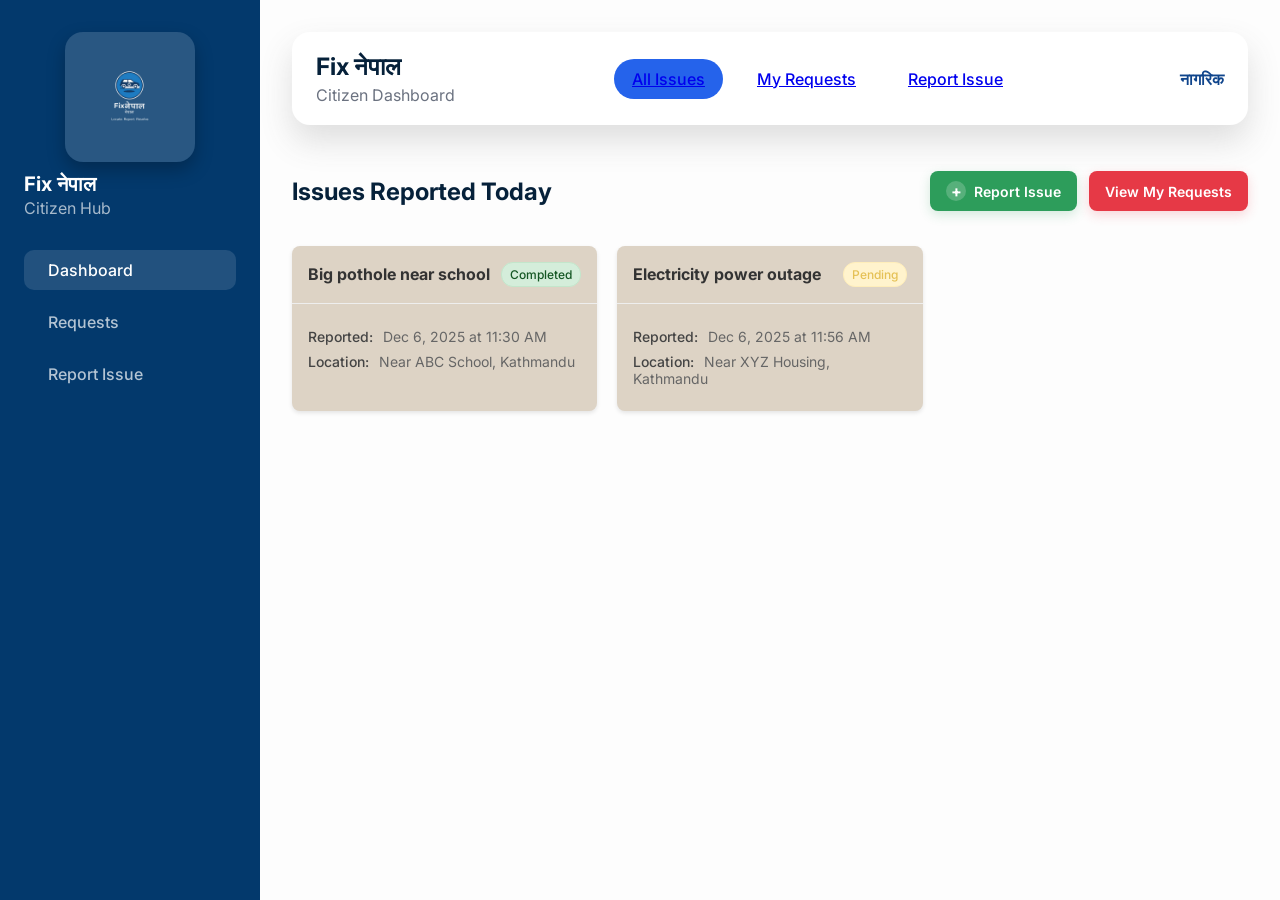
==== commit f4c254fd: "fix: update titles and headings to use correct Nepali script" ====
--- a/index.html
+++ b/index.html
@@ -3,7 +3,7 @@
 <head>
     <meta charset="UTF-8">
     <meta name="viewport" content="width=device-width, initial-scale=1.0">
-    <title>Fix Nepal - Citizen Dashboard</title>
+    <title>Fix नेपाल - Citizen Dashboard</title>
     
     <!-- Google Fonts -->
     <link href="https://fonts.googleapis.com/css2?family=Inter:wght@300;400;500;600;700&display=swap" rel="stylesheet">
@@ -21,7 +21,7 @@
         <aside class="sidebar">
             <div class="sidebar-brand">
                 <img src="./css/assets/fixnepal-logo.png" alt="Fix Nepal" class="sidebar-logo">
-                <h2>Fix Nepal</h2>
+                <h2>Fix नेपाल</h2>
                 <p>Citizen Hub</p>
             </div>
             <nav class="sidebar-nav">
@@ -43,7 +43,7 @@
       
         <header class="app-header">
             <div class="logo">
-                <h1>Fix Nepal</h1>
+                <h1>Fix नेपाल</h1>
                 <p>Citizen Dashboard</p>
             </div>
             <nav class="main-nav">
--- a/css/sidebar.css
+++ b/css/sidebar.css
@@ -14,14 +14,25 @@
     gap: 32px;
 }
 
+.sidebar-logo {
+    width: 110px;
+    height: auto;
+    display: block;
+    margin: 0 auto 10px;
+    padding: 10px;  
+    border-radius: 18px;
+    background: rgba(255, 255, 255, 0.15);
+    box-shadow: 0 8px 18px rgba(0, 0, 0, 0.25);
+}
+
 .sidebar-brand h2 {
     margin: 0;
-    font-size: 22px;
+    font-size: 20px;
 }
 
 .sidebar-brand p {
-    margin: 4px 0 0;
-    color: rgba(255, 255, 255, 0.6);
+    margin: 2px 0 0;
+    color: rgba(255, 255, 255, 0.65);
 }
 
 .sidebar-nav {
@@ -40,7 +51,7 @@
     border-radius: 10px;
     font-weight: 500;
     transition: background 0.2s ease, color 0.2s ease;
-}
+}       
 
 .sidebar-link.active,
 .sidebar-link:hover {
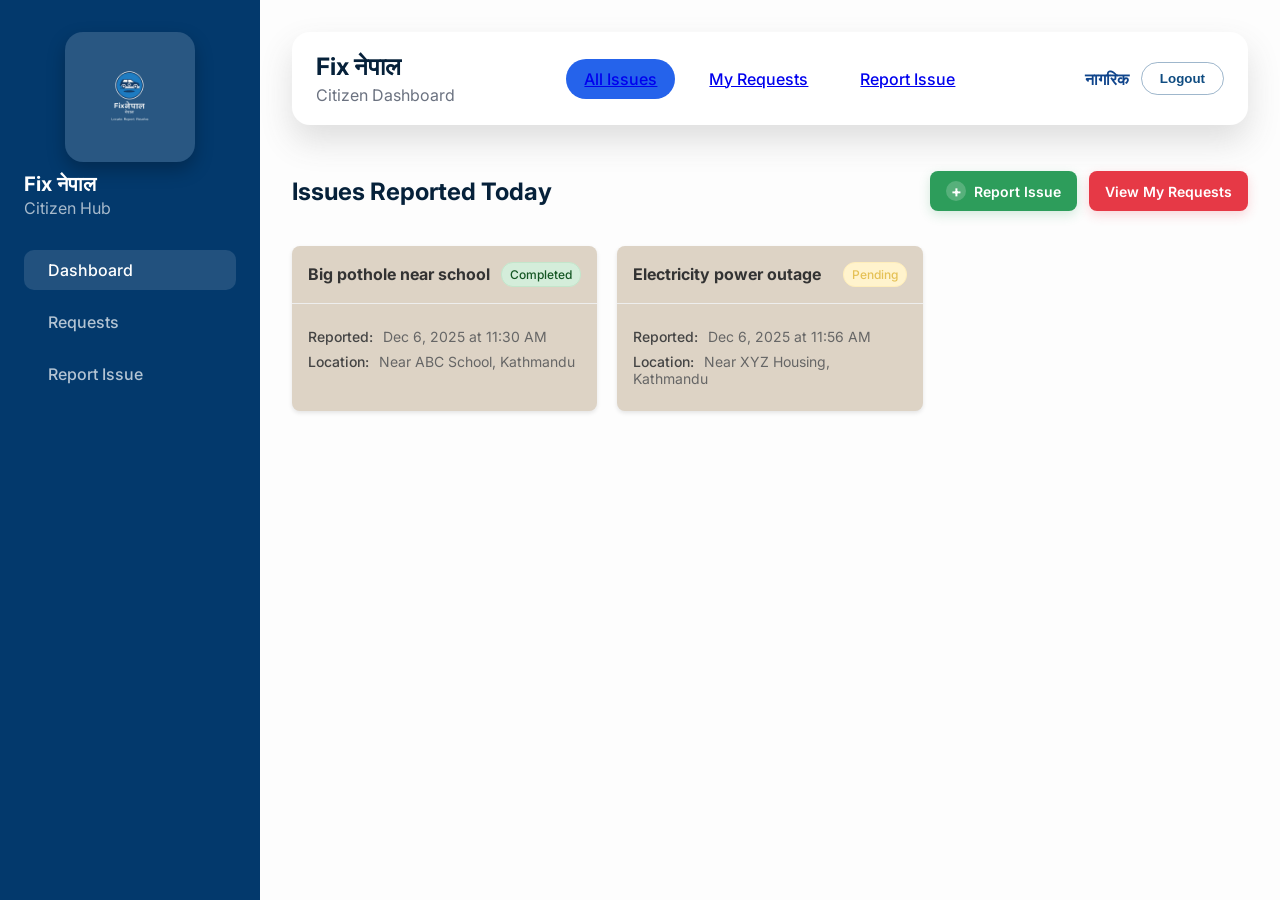
==== commit 618856a4: "Add project files (exclude demo data file)" ====
--- a/index.html
+++ b/index.html
@@ -53,8 +53,9 @@
                     <li><a href="report.html">Report Issue</a></li>
                 </ul>
             </nav>
-            <div class="user-info">
+            <div class="user-info"> 
                 <span class="user-name">नागरिक</span>
+                <button class="logout-btn" type="button" onclick="confirmLogout('index1.html')">Logout</button>
             </div>
         </header>
 
@@ -136,6 +137,7 @@
             </section>
         </main>
 
+        <script src="./js/logout.js" defer></script>
         <script>
             document.addEventListener('DOMContentLoaded', function() {
               
--- a/css/cards.css
+++ b/css/cards.css
@@ -140,4 +140,4 @@
     .issue-card {
         margin-bottom: 16px;
     }
-}
+}   
--- a/css/views.css
+++ b/css/views.css
@@ -54,8 +54,27 @@
 .user-info {
     font-weight: 600;
     color: #10458c;
+    display: flex;
+    align-items: center;
+    gap: 12px;
 }
 
+.logout-btn {
+    background: transparent;
+    border: 1px solid rgba(15,76,129,0.4);
+    color: #0f4c81;
+    padding: 8px 18px;
+    border-radius: 999px;
+    font-weight: 600;
+    cursor: pointer;
+    transition: background .2s ease, color .2s ease, border .2s ease;
+}
+
+.logout-btn:hover {
+    background: rgba(15,76,129,0.08);
+    border-color: rgba(15,76,129,0.8);
+    color: #093155;
+}
 .main-content {
     margin-top: 32px;
 }
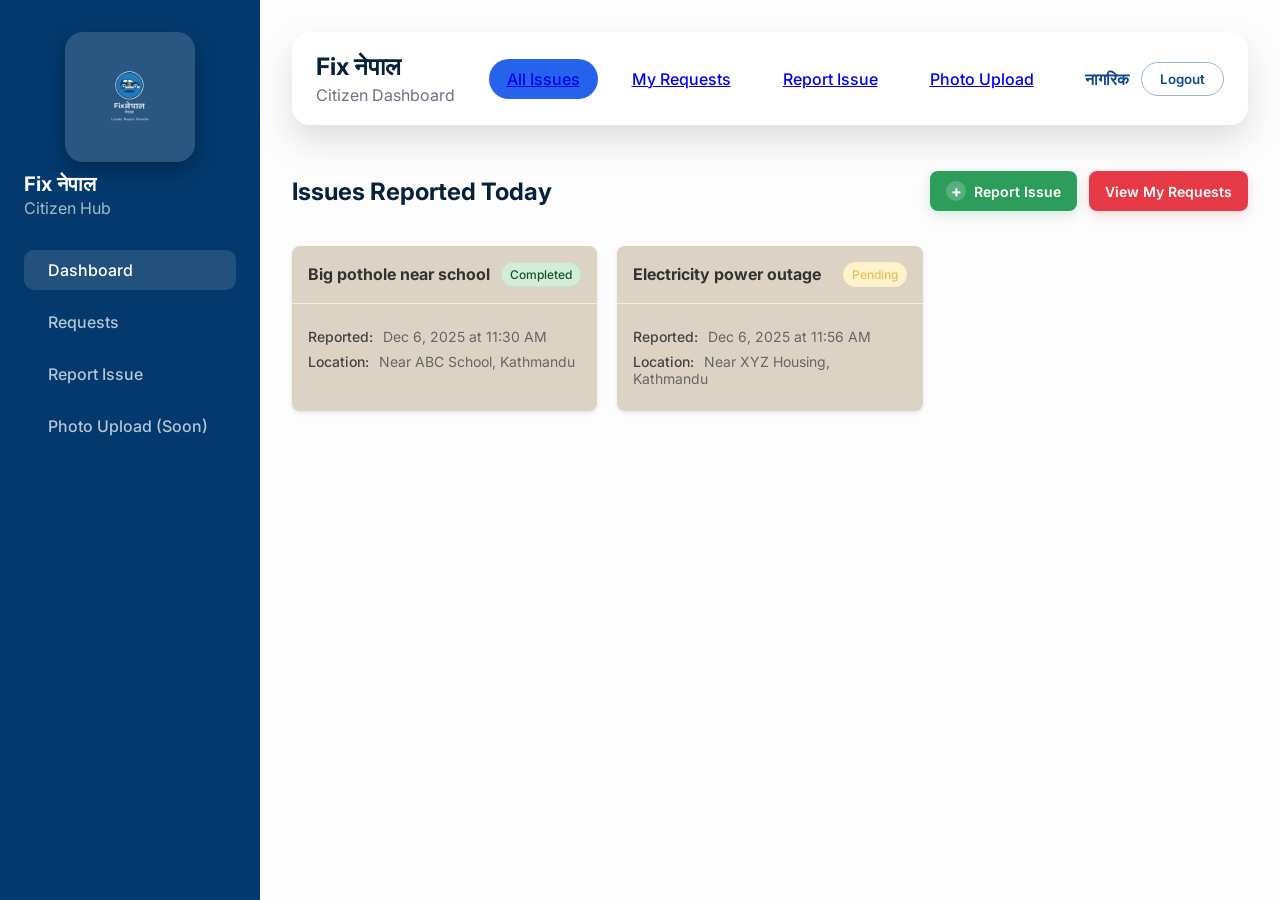
==== commit f8ccce66: "feat: add photo upload page and enhance admin dashboard with new sections and styles" ====
--- a/index.html
+++ b/index.html
@@ -5,10 +5,10 @@
     <meta name="viewport" content="width=device-width, initial-scale=1.0">
     <title>Fix नेपाल - Citizen Dashboard</title>
     
-    <!-- Google Fonts -->
+   
     <link href="https://fonts.googleapis.com/css2?family=Inter:wght@300;400;500;600;700&display=swap" rel="stylesheet">
     
-    <!-- Custom CSS -->
+ 
     <link rel="stylesheet" href="./css/cards.css">
     <link rel="stylesheet" href="./css/views.css">
     <link rel="stylesheet" href="./css/sidebar.css">
@@ -37,6 +37,10 @@
                     <span class="sidebar-icon"></span>
                     Report Issue
                 </a>
+                <a href="photo-upload.html" class="sidebar-link">
+                    <span class="sidebar-icon"></span>
+                    Photo Upload (Soon)
+                </a>
             </nav>
         </aside>
         <div class="app-container">
@@ -51,6 +55,7 @@
                     <li class="active"><a href="index.html">All Issues</a></li>
                     <li><a href="requests.html">My Requests</a></li>
                     <li><a href="report.html">Report Issue</a></li>
+                    <li><a href="photo-upload.html">Photo Upload</a></li>
                 </ul>
             </nav>
             <div class="user-info"> 
--- a/css/views.css
+++ b/css/views.css
@@ -3,6 +3,18 @@
     margin: 0;
     background: #f7f7fb;
     color: #06213a;
+}
+
+.app-shell button,
+.app-container button {
+    font-family: 'Inter', system-ui, -apple-system, BlinkMacSystemFont, 'Segoe UI', sans-serif;
+    transition: background 0.2s ease, color 0.2s ease, border 0.2s ease, transform 0.2s ease;
+}
+
+.app-shell button:focus-visible,
+.app-container button:focus-visible {
+    outline: 2px solid rgba(37, 99, 235, 0.5);
+    outline-offset: 2px;
 }
 
 .app-container {
